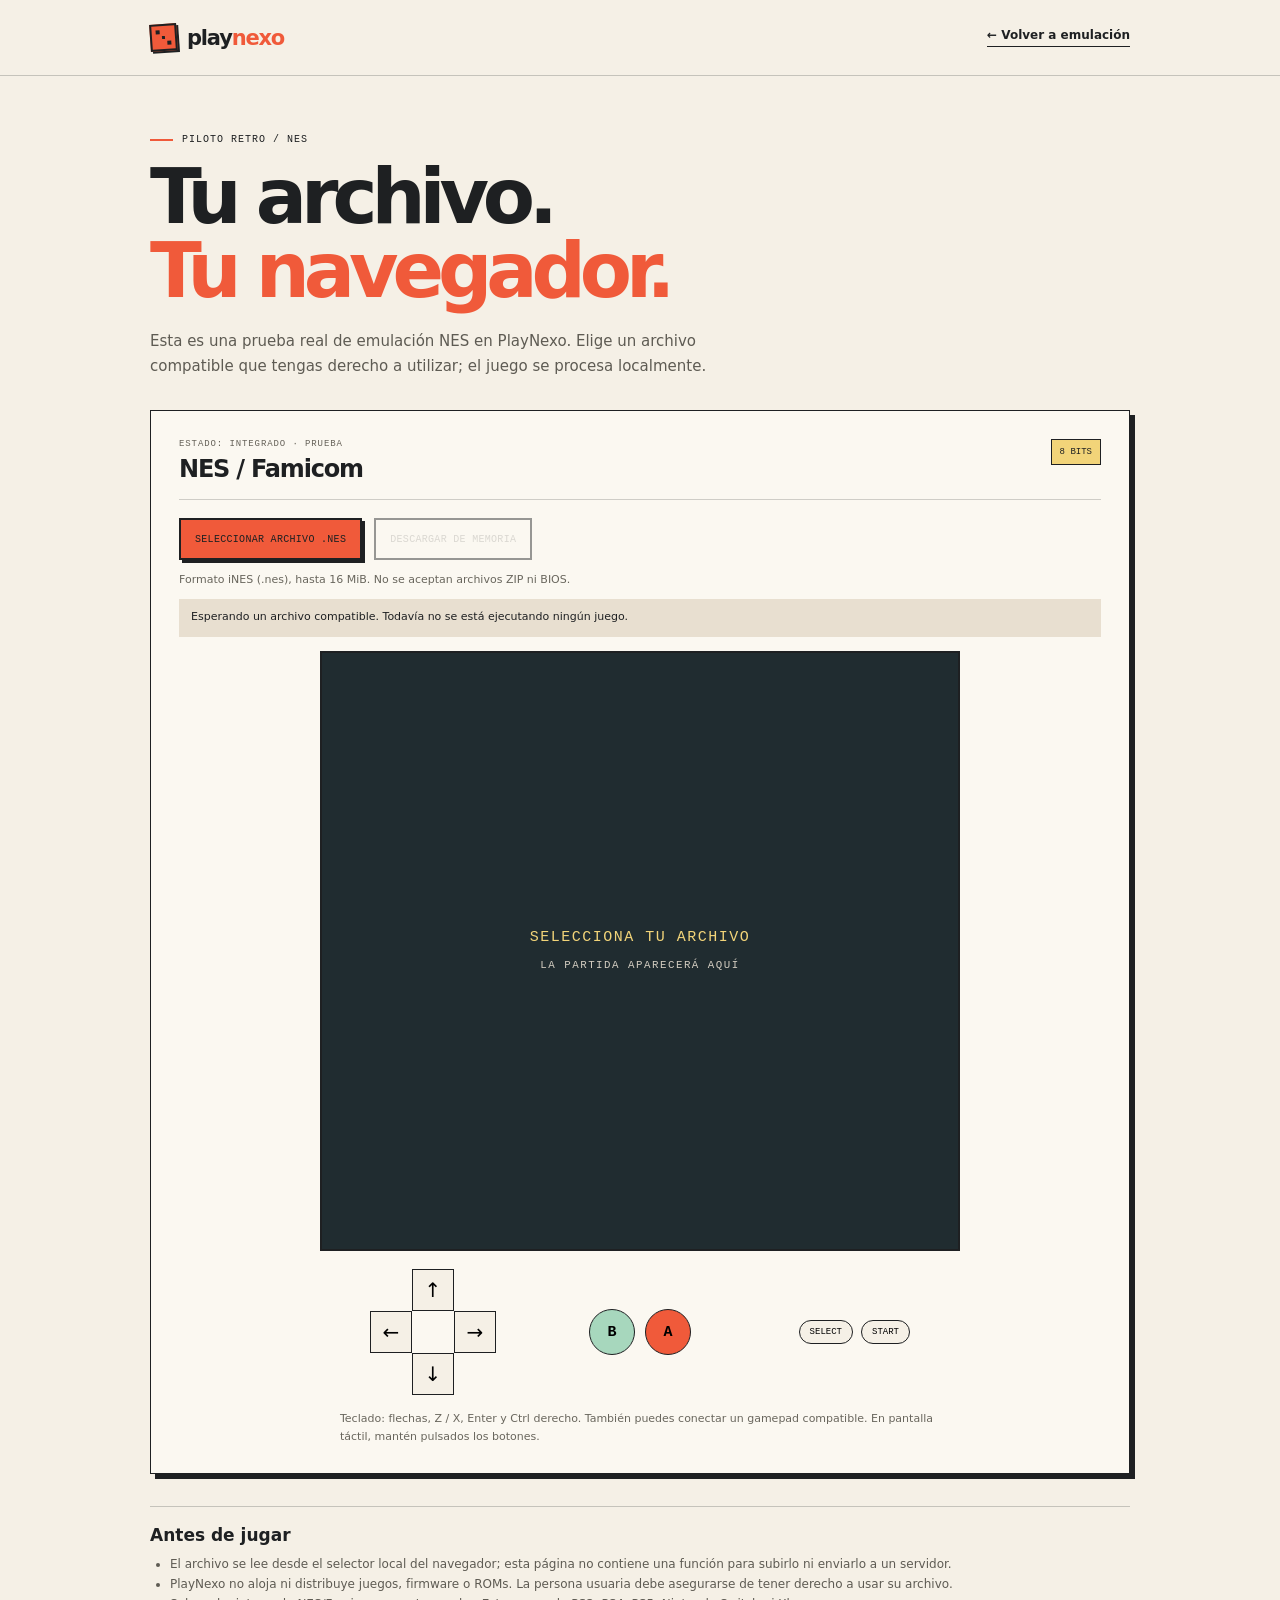
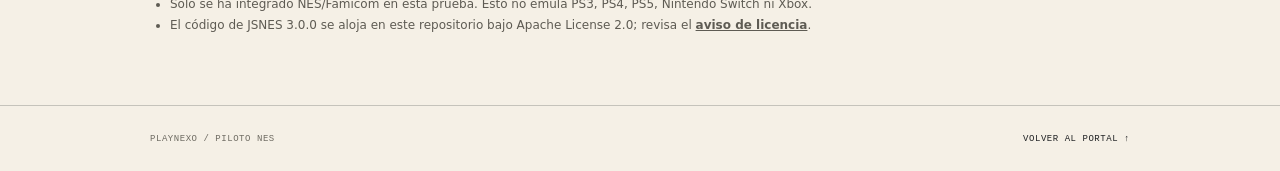
==== docs/emulation/nes.html @ 7092f6fa "feat(playnexo): add local NES pilot and modular arcade registry" ====
<!doctype html>
<html lang="es">
<head>
  <meta charset="utf-8">
  <meta name="viewport" content="width=device-width, initial-scale=1">
  <meta name="theme-color" content="#f5f0e6">
  <link rel="icon" type="image/svg+xml" href="../playnexo-mark.svg">
  <meta name="description" content="Prueba local del emulador NES de PlayNexo. El archivo permanece en tu navegador.">
  <title>NES en navegador — PlayNexo</title>
  <link rel="stylesheet" href="nes-player.css">
  <script type="module" src="nes-player.js"></script>
</head>
<body>
  <header class="player-header">
    <a class="brand" href="../index.html" aria-label="Volver a PlayNexo">
      <span class="brand-mark" aria-hidden="true"><span></span><span></span><span></span></span>
      <span>play<span class="brand-n">nexo</span></span>
    </a>
    <a class="back-link" href="../index.html#emulacion">← Volver a emulación</a>
  </header>

  <main class="player-main">
    <p class="eyebrow"><span class="eyebrow-line"></span> PILOTO RETRO / NES</p>
    <h1>Tu archivo.<br><span>Tu navegador.</span></h1>
    <p class="intro">Esta es una prueba real de emulación NES en PlayNexo. Elige un archivo compatible que tengas derecho a utilizar; el juego se procesa localmente.</p>

    <section class="player-panel" aria-labelledby="player-title">
      <div class="panel-heading">
        <div>
          <p class="eyebrow">ESTADO: INTEGRADO · PRUEBA</p>
          <h2 id="player-title">NES / Famicom</h2>
        </div>
        <span class="system-chip">8 BITS</span>
      </div>

      <div class="file-actions">
        <label class="file-picker" for="rom-file">SELECCIONAR ARCHIVO .NES</label>
        <input id="rom-file" type="file" accept=".nes,application/octet-stream">
        <button class="button button-small" id="unload-rom" type="button" disabled>DESCARGAR DE MEMORIA</button>
      </div>
      <p class="file-hint">Formato iNES (.nes), hasta 16 MiB. No se aceptan archivos ZIP ni BIOS.</p>
      <p class="status" id="player-status" role="status" aria-live="polite">Esperando un archivo compatible. Todavía no se está ejecutando ningún juego.</p>

      <div class="screen-frame" id="screen-frame">
        <div class="screen-placeholder" id="screen-placeholder">SELECCIONA TU ARCHIVO<br><span>LA PARTIDA APARECERÁ AQUÍ</span></div>
        <div class="nes-screen" id="nes-screen" aria-label="Pantalla del emulador NES"></div>
      </div>

      <div class="touch-pad" aria-label="Controles táctiles NES">
        <div class="dpad" aria-label="Direcciones">
          <button type="button" data-button="up" aria-label="Arriba">↑</button>
          <button type="button" data-button="left" aria-label="Izquierda">←</button>
          <button type="button" data-button="down" aria-label="Abajo">↓</button>
          <button type="button" data-button="right" aria-label="Derecha">→</button>
        </div>
        <div class="action-pad">
          <button type="button" data-button="b" aria-label="Botón B">B</button>
          <button type="button" data-button="a" aria-label="Botón A">A</button>
        </div>
        <div class="system-buttons">
          <button type="button" data-button="select">SELECT</button>
          <button type="button" data-button="start">START</button>
        </div>
      </div>
      <p class="controls-note">Teclado: flechas, Z / X, Enter y Ctrl derecho. También puedes conectar un gamepad compatible. En pantalla táctil, mantén pulsados los botones.</p>
    </section>

    <section class="safety-notes" aria-label="Privacidad y limitaciones">
      <h2>Antes de jugar</h2>
      <ul>
        <li>El archivo se lee desde el selector local del navegador; esta página no contiene una función para subirlo ni enviarlo a un servidor.</li>
        <li>PlayNexo no aloja ni distribuye juegos, firmware o ROMs. La persona usuaria debe asegurarse de tener derecho a usar su archivo.</li>
        <li>Solo se ha integrado NES/Famicom en esta prueba. Esto no emula PS3, PS4, PS5, Nintendo Switch ni Xbox.</li>
        <li>El código de JSNES 3.0.0 se aloja en este repositorio bajo Apache License 2.0; revisa el <a href="../vendor/jsnes/3.0.0/LICENSE">aviso de licencia</a>.</li>
      </ul>
    </section>
  </main>

  <footer class="player-footer"><span>PLAYNEXO / PILOTO NES</span><a href="../index.html">VOLVER AL PORTAL ↑</a></footer>
</body>
</html>
---- docs/emulation/nes-player.css ----
*{box-sizing:border-box}html{scroll-behavior:smooth}body{margin:0;background:#f5f0e6;color:#1e2022;font-family:"Space Grotesk",system-ui,sans-serif;-webkit-font-smoothing:antialiased}button,input,a{font:inherit}a{color:inherit}button:focus-visible,a:focus-visible,input:focus-visible{outline:3px solid #246a56;outline-offset:4px}.player-header{height:76px;padding:0 max(24px,calc((100vw - 980px)/2));border-bottom:1px solid rgba(30,32,34,.22);display:flex;align-items:center;justify-content:space-between}.brand{display:inline-flex;align-items:center;gap:10px;text-decoration:none;font-size:21px;font-weight:700;letter-spacing:-1.2px}.brand-n{color:#f05a3a}.brand-mark{width:27px;height:27px;background:#f05a3a;border:2px solid #1e2022;display:inline-grid;grid-template-columns:repeat(3,1fr);grid-template-rows:repeat(3,1fr);gap:2px;padding:4px;transform:rotate(-4deg);box-shadow:2px 2px 0 #1e2022}.brand-mark span{background:#1e2022}.brand-mark span:first-child{grid-column:1;grid-row:1}.brand-mark span:nth-child(2){grid-column:2;grid-row:2}.brand-mark span:nth-child(3){grid-column:3;grid-row:3}.back-link{font-size:12px;font-weight:600;text-decoration:none;border-bottom:1px solid #1e2022;padding-bottom:4px}.player-main{width:min(980px,calc(100% - 40px));margin:58px auto 70px}.eyebrow{display:flex;align-items:center;gap:9px;margin:0 0 15px;font:500 10px "DM Mono",ui-monospace,monospace;letter-spacing:.1em}.eyebrow-line{width:23px;height:2px;background:#f05a3a}h1{font-size:clamp(46px,7vw,76px);line-height:.98;letter-spacing:-.08em;margin:0 0 20px}h1 span{color:#f05a3a}.intro{font-size:15px;line-height:1.65;color:#5e5b53;max-width:620px;margin:0 0 32px}.player-panel{border:1.5px solid #1e2022;background:#fbf8f1;box-shadow:5px 5px 0 #1e2022;padding:clamp(16px,3vw,28px)}.panel-heading{display:flex;align-items:flex-start;justify-content:space-between;gap:18px;border-bottom:1px solid rgba(30,32,34,.2);padding-bottom:16px;margin-bottom:18px}.panel-heading .eyebrow{font-size:9px;color:#656158;margin-bottom:6px}.panel-heading h2{font-size:24px;letter-spacing:-.05em;margin:0}.system-chip{font:9px "DM Mono",ui-monospace,monospace;border:1px solid #1e2022;padding:7px 8px;background:#f2d479}.file-actions{display:flex;flex-wrap:wrap;align-items:center;gap:12px}.file-picker,.button{min-height:42px;display:inline-flex;align-items:center;justify-content:center;border:2px solid #1e2022;padding:0 14px;font:500 10px "DM Mono",ui-monospace,monospace;letter-spacing:.03em;cursor:pointer;text-decoration:none}.file-picker{background:#f05a3a;box-shadow:3px 3px 0 #1e2022}.file-picker:hover{transform:translate(2px,2px);box-shadow:1px 1px 0 #1e2022}.file-actions input[type=file]{position:absolute;width:1px;height:1px;opacity:0;pointer-events:none}.button{background:transparent}.button:disabled{opacity:.45;cursor:not-allowed}.file-hint,.controls-note{font-size:11px;line-height:1.55;color:#69665d}.file-hint{margin:11px 0}.status{min-height:38px;margin:0 0 14px;padding:10px 12px;background:#e8dfd0;font-size:11px;line-height:1.45}.status[data-kind=success]{background:#d8eadb}.status[data-kind=error]{background:#ffe0d7;color:#762719}.screen-frame{position:relative;width:min(100%,640px);margin:0 auto;background:#202c30;border:2px solid #1e2022;aspect-ratio:256/240;display:grid;place-items:center;overflow:hidden}.screen-placeholder{position:absolute;z-index:1;text-align:center;color:#f2d479;font:500 clamp(10px,2vw,15px)/1.8 "DM Mono",ui-monospace,monospace;letter-spacing:.1em}.screen-placeholder span{font-size:.72em;color:#d2ccc0}.nes-screen{width:100%;height:100%;display:grid;place-items:center}.nes-screen canvas{display:block;width:100%;height:100%;image-rendering:pixelated}.touch-pad{display:grid;grid-template-columns:1fr auto 1fr;align-items:center;gap:16px;margin:18px auto 0;max-width:540px}.dpad{display:grid;grid-template-columns:repeat(3,42px);grid-template-rows:repeat(3,42px);justify-content:start}.dpad button:nth-child(1){grid-column:2;grid-row:1}.dpad button:nth-child(2){grid-column:1;grid-row:2}.dpad button:nth-child(3){grid-column:2;grid-row:3}.dpad button:nth-child(4){grid-column:3;grid-row:2}.touch-pad button{border:1.5px solid #1e2022;background:#f5f0e6;touch-action:none;user-select:none;cursor:pointer}.touch-pad button.is-held,.touch-pad button:active{background:#f2d479}.dpad button{font-size:20px}.action-pad{display:flex;gap:10px;align-items:center}.action-pad button{width:46px;height:46px;border-radius:50%;font:bold 15px "DM Mono",ui-monospace,monospace}.action-pad button:first-child{background:#a7d7bd}.action-pad button:last-child{background:#f05a3a}.system-buttons{display:flex;justify-content:flex-end;gap:8px}.system-buttons button{border-radius:14px;padding:6px 10px;font:9px "DM Mono",ui-monospace,monospace}.controls-note{max-width:600px;margin:15px auto 0}.safety-notes{margin:32px 0 0;border-top:1px solid rgba(30,32,34,.22);padding-top:18px}.safety-notes h2{font-size:17px;margin:0 0 9px}.safety-notes ul{margin:0;padding-left:20px;color:#5e5b53;font-size:12px;line-height:1.7}.safety-notes a{font-weight:600}.player-footer{min-height:66px;border-top:1px solid rgba(30,32,34,.22);padding:14px max(24px,calc((100vw - 980px)/2));display:flex;justify-content:space-between;align-items:center;gap:12px;color:#6e6b62;font:9px "DM Mono",ui-monospace,monospace;letter-spacing:.06em}.player-footer a{text-decoration:none;color:#1e2022}@media(max-width:600px){.player-header{height:63px;padding:0 17px}.brand{font-size:18px}.brand-mark{width:24px;height:24px}.back-link{font-size:10px}.player-main{width:calc(100% - 32px);margin:39px auto 48px}.intro{font-size:13px}.file-actions{align-items:stretch}.file-picker,.button{flex:1;text-align:center;padding:0 8px;font-size:9px}.touch-pad{grid-template-columns:1fr auto;gap:10px}.system-buttons{grid-column:1/-1;justify-content:center}.dpad{grid-template-columns:38px 38px 38px;grid-template-rows:38px 38px 38px}.action-pad button{width:43px;height:43px}.safety-notes ul{font-size:11px}.player-footer{padding:12px 16px;font-size:8px}}@media(prefers-reduced-motion:reduce){html{scroll-behavior:auto}}
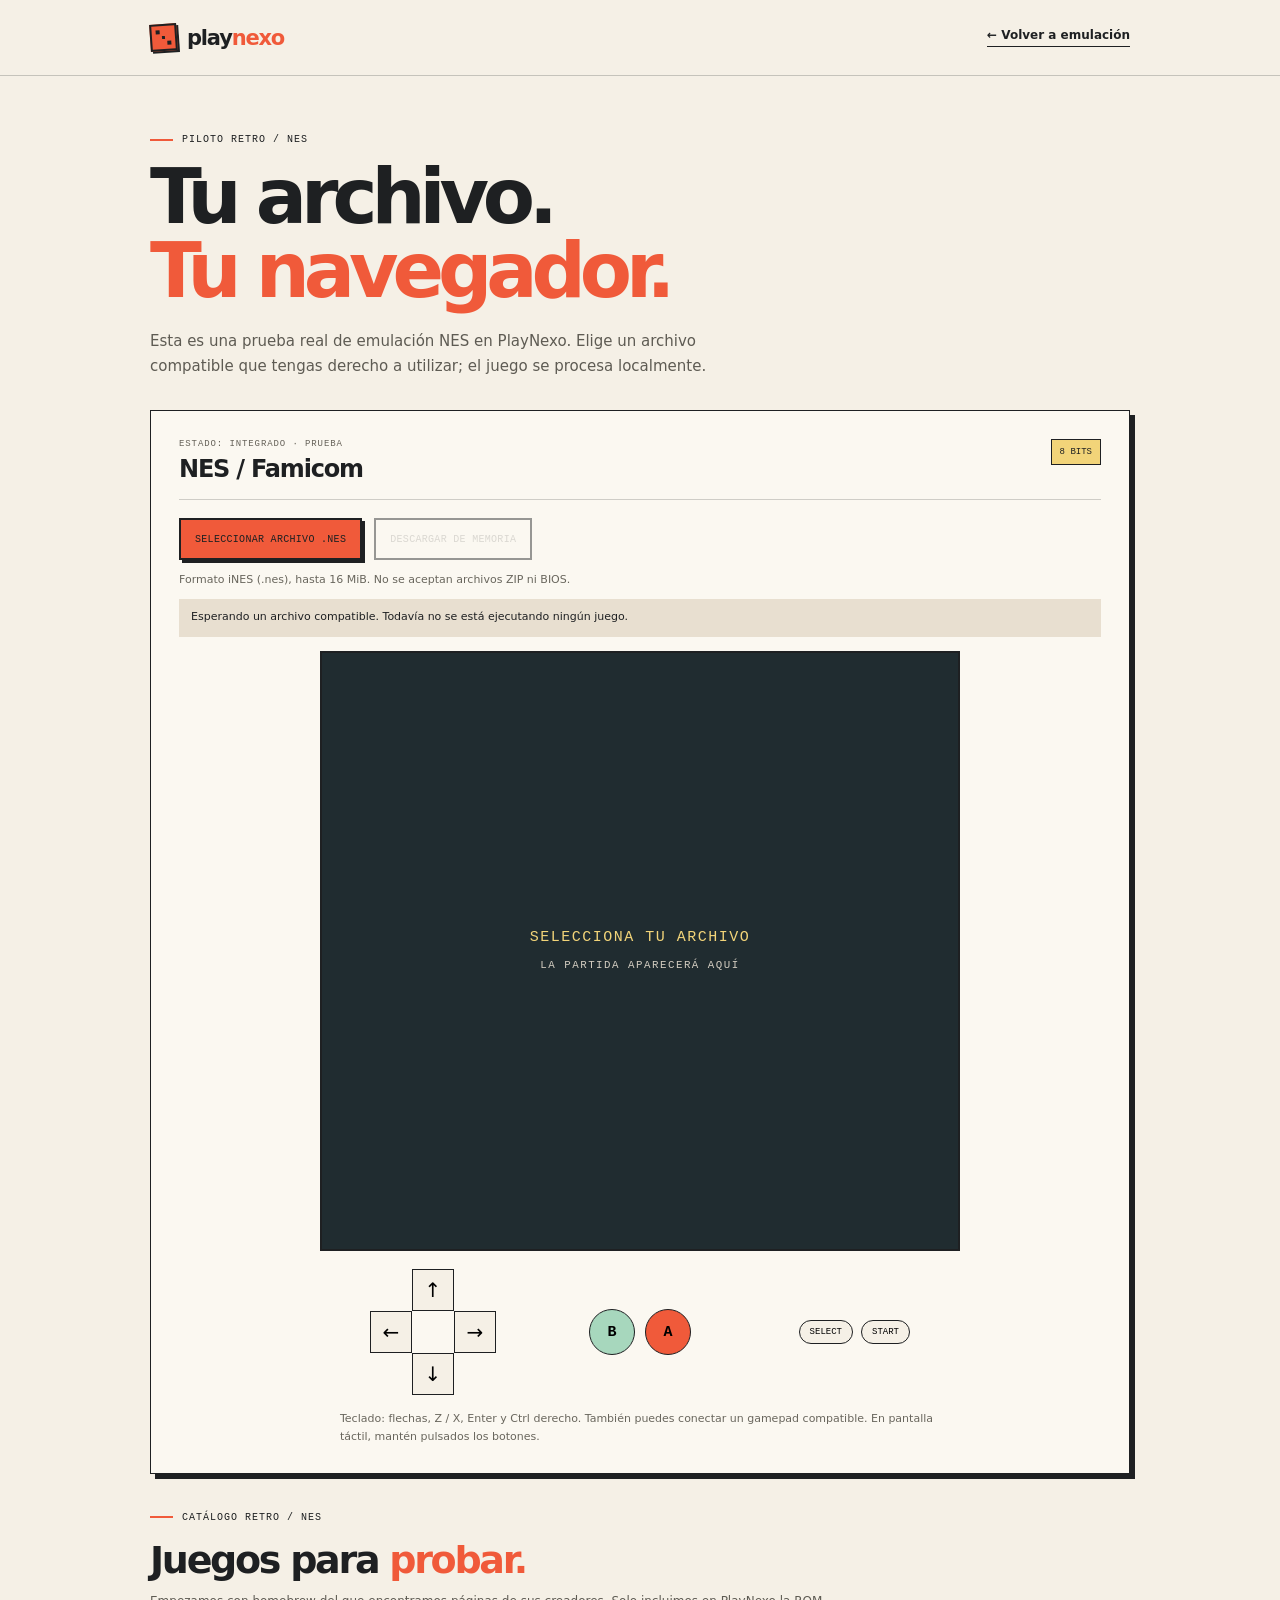
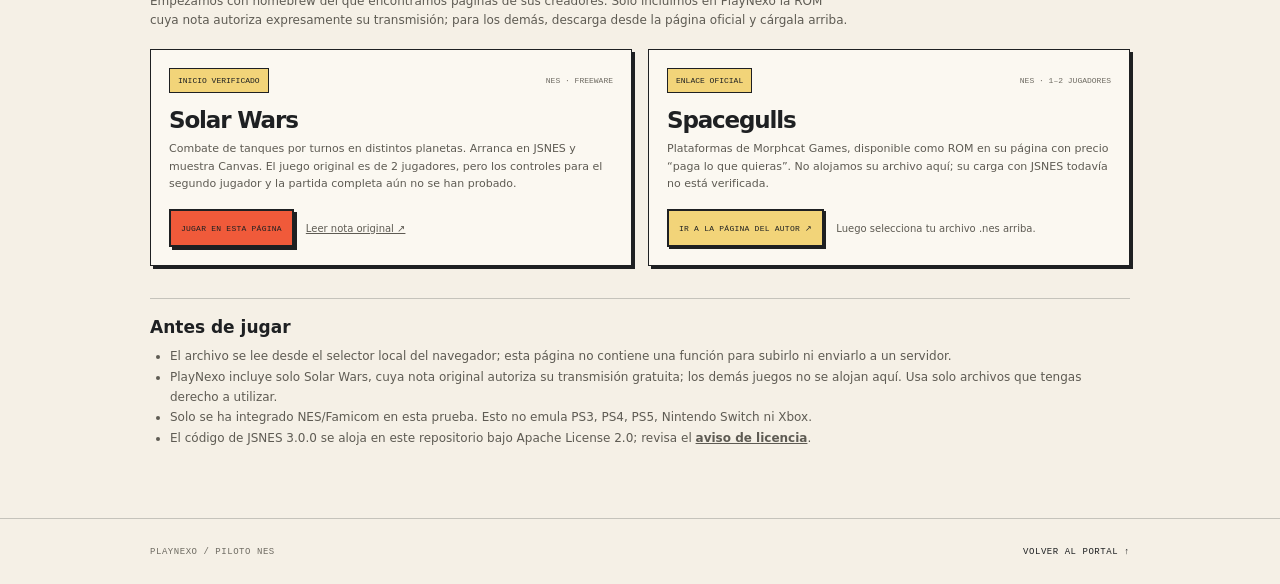
==== commit d7701999: "feat(playnexo): add authorized NES homebrew games" ====
--- a/docs/emulation/nes.html
+++ b/docs/emulation/nes.html
@@ -65,11 +65,31 @@
       <p class="controls-note">Teclado: flechas, Z / X, Enter y Ctrl derecho. También puedes conectar un gamepad compatible. En pantalla táctil, mantén pulsados los botones.</p>
     </section>
 
+    <section class="game-library" aria-labelledby="game-library-title">
+      <p class="eyebrow"><span class="eyebrow-line"></span> CATÁLOGO RETRO / NES</p>
+      <h2 id="game-library-title">Juegos para <span>probar.</span></h2>
+      <p class="library-intro">Empezamos con homebrew del que encontramos páginas de sus creadores. Solo incluimos en PlayNexo la ROM cuya nota autoriza expresamente su transmisión; para los demás, descarga desde la página oficial y cárgala arriba.</p>
+      <div class="homebrew-list">
+        <article class="homebrew-card">
+          <div class="homebrew-top"><span class="system-chip">INICIO VERIFICADO</span><span class="homebrew-size">NES · FREEWARE</span></div>
+          <h3>Solar Wars</h3>
+          <p>Combate de tanques por turnos en distintos planetas. Arranca en JSNES y muestra Canvas. El juego original es de 2 jugadores, pero los controles para el segundo jugador y la partida completa aún no se han probado.</p>
+          <div class="homebrew-actions"><button class="file-picker" id="load-solar-wars" type="button">JUGAR EN ESTA PÁGINA</button><a href="../games/nes/solar-wars/README.TXT">Leer nota original ↗</a></div>
+        </article>
+        <article class="homebrew-card">
+          <div class="homebrew-top"><span class="system-chip">ENLACE OFICIAL</span><span class="homebrew-size">NES · 1–2 JUGADORES</span></div>
+          <h3>Spacegulls</h3>
+          <p>Plataformas de Morphcat Games, disponible como ROM en su página con precio “paga lo que quieras”. No alojamos su archivo aquí; su carga con JSNES todavía no está verificada.</p>
+          <div class="homebrew-actions"><a class="file-picker" href="https://morphcatgames.itch.io/spacegulls" target="_blank" rel="noopener noreferrer">IR A LA PÁGINA DEL AUTOR ↗</a><span>Luego selecciona tu archivo .nes arriba.</span></div>
+        </article>
+      </div>
+    </section>
+
     <section class="safety-notes" aria-label="Privacidad y limitaciones">
       <h2>Antes de jugar</h2>
       <ul>
         <li>El archivo se lee desde el selector local del navegador; esta página no contiene una función para subirlo ni enviarlo a un servidor.</li>
-        <li>PlayNexo no aloja ni distribuye juegos, firmware o ROMs. La persona usuaria debe asegurarse de tener derecho a usar su archivo.</li>
+        <li>PlayNexo incluye solo Solar Wars, cuya nota original autoriza su transmisión gratuita; los demás juegos no se alojan aquí. Usa solo archivos que tengas derecho a utilizar.</li>
         <li>Solo se ha integrado NES/Famicom en esta prueba. Esto no emula PS3, PS4, PS5, Nintendo Switch ni Xbox.</li>
         <li>El código de JSNES 3.0.0 se aloja en este repositorio bajo Apache License 2.0; revisa el <a href="../vendor/jsnes/3.0.0/LICENSE">aviso de licencia</a>.</li>
       </ul>
--- a/docs/emulation/nes-player.css
+++ b/docs/emulation/nes-player.css
@@ -1 +1,3 @@
 *{box-sizing:border-box}html{scroll-behavior:smooth}body{margin:0;background:#f5f0e6;color:#1e2022;font-family:"Space Grotesk",system-ui,sans-serif;-webkit-font-smoothing:antialiased}button,input,a{font:inherit}a{color:inherit}button:focus-visible,a:focus-visible,input:focus-visible{outline:3px solid #246a56;outline-offset:4px}.player-header{height:76px;padding:0 max(24px,calc((100vw - 980px)/2));border-bottom:1px solid rgba(30,32,34,.22);display:flex;align-items:center;justify-content:space-between}.brand{display:inline-flex;align-items:center;gap:10px;text-decoration:none;font-size:21px;font-weight:700;letter-spacing:-1.2px}.brand-n{color:#f05a3a}.brand-mark{width:27px;height:27px;background:#f05a3a;border:2px solid #1e2022;display:inline-grid;grid-template-columns:repeat(3,1fr);grid-template-rows:repeat(3,1fr);gap:2px;padding:4px;transform:rotate(-4deg);box-shadow:2px 2px 0 #1e2022}.brand-mark span{background:#1e2022}.brand-mark span:first-child{grid-column:1;grid-row:1}.brand-mark span:nth-child(2){grid-column:2;grid-row:2}.brand-mark span:nth-child(3){grid-column:3;grid-row:3}.back-link{font-size:12px;font-weight:600;text-decoration:none;border-bottom:1px solid #1e2022;padding-bottom:4px}.player-main{width:min(980px,calc(100% - 40px));margin:58px auto 70px}.eyebrow{display:flex;align-items:center;gap:9px;margin:0 0 15px;font:500 10px "DM Mono",ui-monospace,monospace;letter-spacing:.1em}.eyebrow-line{width:23px;height:2px;background:#f05a3a}h1{font-size:clamp(46px,7vw,76px);line-height:.98;letter-spacing:-.08em;margin:0 0 20px}h1 span{color:#f05a3a}.intro{font-size:15px;line-height:1.65;color:#5e5b53;max-width:620px;margin:0 0 32px}.player-panel{border:1.5px solid #1e2022;background:#fbf8f1;box-shadow:5px 5px 0 #1e2022;padding:clamp(16px,3vw,28px)}.panel-heading{display:flex;align-items:flex-start;justify-content:space-between;gap:18px;border-bottom:1px solid rgba(30,32,34,.2);padding-bottom:16px;margin-bottom:18px}.panel-heading .eyebrow{font-size:9px;color:#656158;margin-bottom:6px}.panel-heading h2{font-size:24px;letter-spacing:-.05em;margin:0}.system-chip{font:9px "DM Mono",ui-monospace,monospace;border:1px solid #1e2022;padding:7px 8px;background:#f2d479}.file-actions{display:flex;flex-wrap:wrap;align-items:center;gap:12px}.file-picker,.button{min-height:42px;display:inline-flex;align-items:center;justify-content:center;border:2px solid #1e2022;padding:0 14px;font:500 10px "DM Mono",ui-monospace,monospace;letter-spacing:.03em;cursor:pointer;text-decoration:none}.file-picker{background:#f05a3a;box-shadow:3px 3px 0 #1e2022}.file-picker:hover{transform:translate(2px,2px);box-shadow:1px 1px 0 #1e2022}.file-actions input[type=file]{position:absolute;width:1px;height:1px;opacity:0;pointer-events:none}.button{background:transparent}.button:disabled{opacity:.45;cursor:not-allowed}.file-hint,.controls-note{font-size:11px;line-height:1.55;color:#69665d}.file-hint{margin:11px 0}.status{min-height:38px;margin:0 0 14px;padding:10px 12px;background:#e8dfd0;font-size:11px;line-height:1.45}.status[data-kind=success]{background:#d8eadb}.status[data-kind=error]{background:#ffe0d7;color:#762719}.screen-frame{position:relative;width:min(100%,640px);margin:0 auto;background:#202c30;border:2px solid #1e2022;aspect-ratio:256/240;display:grid;place-items:center;overflow:hidden}.screen-placeholder{position:absolute;z-index:1;text-align:center;color:#f2d479;font:500 clamp(10px,2vw,15px)/1.8 "DM Mono",ui-monospace,monospace;letter-spacing:.1em}.screen-placeholder span{font-size:.72em;color:#d2ccc0}.nes-screen{width:100%;height:100%;display:grid;place-items:center}.nes-screen canvas{display:block;width:100%;height:100%;image-rendering:pixelated}.touch-pad{display:grid;grid-template-columns:1fr auto 1fr;align-items:center;gap:16px;margin:18px auto 0;max-width:540px}.dpad{display:grid;grid-template-columns:repeat(3,42px);grid-template-rows:repeat(3,42px);justify-content:start}.dpad button:nth-child(1){grid-column:2;grid-row:1}.dpad button:nth-child(2){grid-column:1;grid-row:2}.dpad button:nth-child(3){grid-column:2;grid-row:3}.dpad button:nth-child(4){grid-column:3;grid-row:2}.touch-pad button{border:1.5px solid #1e2022;background:#f5f0e6;touch-action:none;user-select:none;cursor:pointer}.touch-pad button.is-held,.touch-pad button:active{background:#f2d479}.dpad button{font-size:20px}.action-pad{display:flex;gap:10px;align-items:center}.action-pad button{width:46px;height:46px;border-radius:50%;font:bold 15px "DM Mono",ui-monospace,monospace}.action-pad button:first-child{background:#a7d7bd}.action-pad button:last-child{background:#f05a3a}.system-buttons{display:flex;justify-content:flex-end;gap:8px}.system-buttons button{border-radius:14px;padding:6px 10px;font:9px "DM Mono",ui-monospace,monospace}.controls-note{max-width:600px;margin:15px auto 0}.safety-notes{margin:32px 0 0;border-top:1px solid rgba(30,32,34,.22);padding-top:18px}.safety-notes h2{font-size:17px;margin:0 0 9px}.safety-notes ul{margin:0;padding-left:20px;color:#5e5b53;font-size:12px;line-height:1.7}.safety-notes a{font-weight:600}.player-footer{min-height:66px;border-top:1px solid rgba(30,32,34,.22);padding:14px max(24px,calc((100vw - 980px)/2));display:flex;justify-content:space-between;align-items:center;gap:12px;color:#6e6b62;font:9px "DM Mono",ui-monospace,monospace;letter-spacing:.06em}.player-footer a{text-decoration:none;color:#1e2022}@media(max-width:600px){.player-header{height:63px;padding:0 17px}.brand{font-size:18px}.brand-mark{width:24px;height:24px}.back-link{font-size:10px}.player-main{width:calc(100% - 32px);margin:39px auto 48px}.intro{font-size:13px}.file-actions{align-items:stretch}.file-picker,.button{flex:1;text-align:center;padding:0 8px;font-size:9px}.touch-pad{grid-template-columns:1fr auto;gap:10px}.system-buttons{grid-column:1/-1;justify-content:center}.dpad{grid-template-columns:38px 38px 38px;grid-template-rows:38px 38px 38px}.action-pad button{width:43px;height:43px}.safety-notes ul{font-size:11px}.player-footer{padding:12px 16px;font-size:8px}}@media(prefers-reduced-motion:reduce){html{scroll-behavior:auto}}
+
+.game-library{margin:38px 0 0}.game-library h2{font-size:clamp(28px,4vw,38px);letter-spacing:-.06em;margin:0 0 10px}.game-library h2 span{color:#f05a3a}.library-intro{max-width:700px;color:#5e5b53;font-size:12px;line-height:1.65;margin:0 0 18px}.homebrew-list{display:grid;grid-template-columns:repeat(2,minmax(0,1fr));gap:16px}.homebrew-card{min-width:0;padding:18px;background:#fbf8f1;border:1px solid #1e2022;box-shadow:3px 3px 0 #1e2022}.homebrew-top{display:flex;align-items:center;justify-content:space-between;gap:8px}.homebrew-top .system-chip{font-size:8px}.homebrew-size{font:8px "DM Mono",ui-monospace,monospace;color:#6e6b62}.homebrew-card h3{font-size:23px;letter-spacing:-.05em;margin:14px 0 7px}.homebrew-card>p{font-size:11px;line-height:1.6;color:#5e5b53;min-height:54px;margin:0}.homebrew-actions{display:flex;align-items:center;flex-wrap:wrap;gap:12px;margin-top:15px}.homebrew-actions a:not(.file-picker),.homebrew-actions span{font-size:10px;color:#5e5b53}.homebrew-actions .file-picker{font-size:8px;min-height:38px;padding-inline:10px}.homebrew-actions button{color:#1e2022}.homebrew-actions a.file-picker{color:#1e2022;background:#f2d479;box-shadow:2px 2px 0 #1e2022}@media(max-width:650px){.homebrew-list{grid-template-columns:1fr}.homebrew-card>p{min-height:0}.homebrew-top{align-items:flex-start}}
